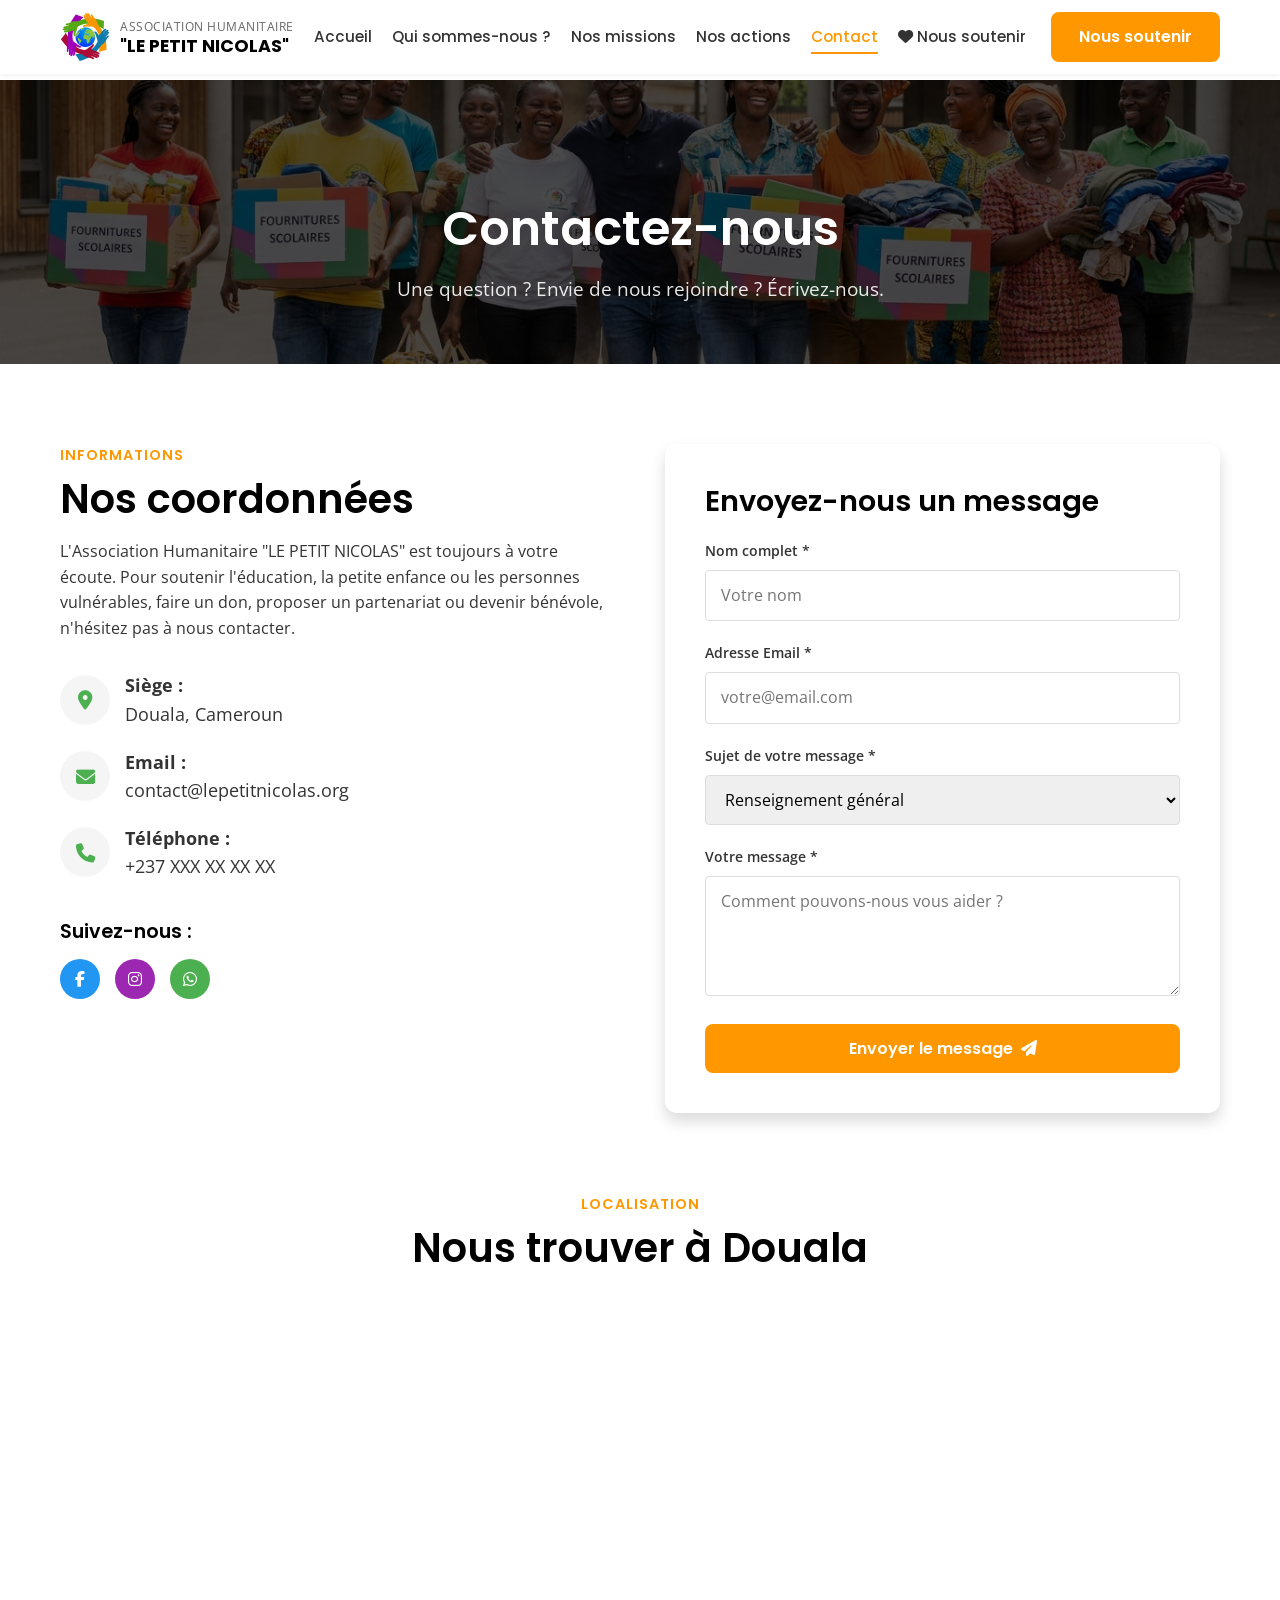
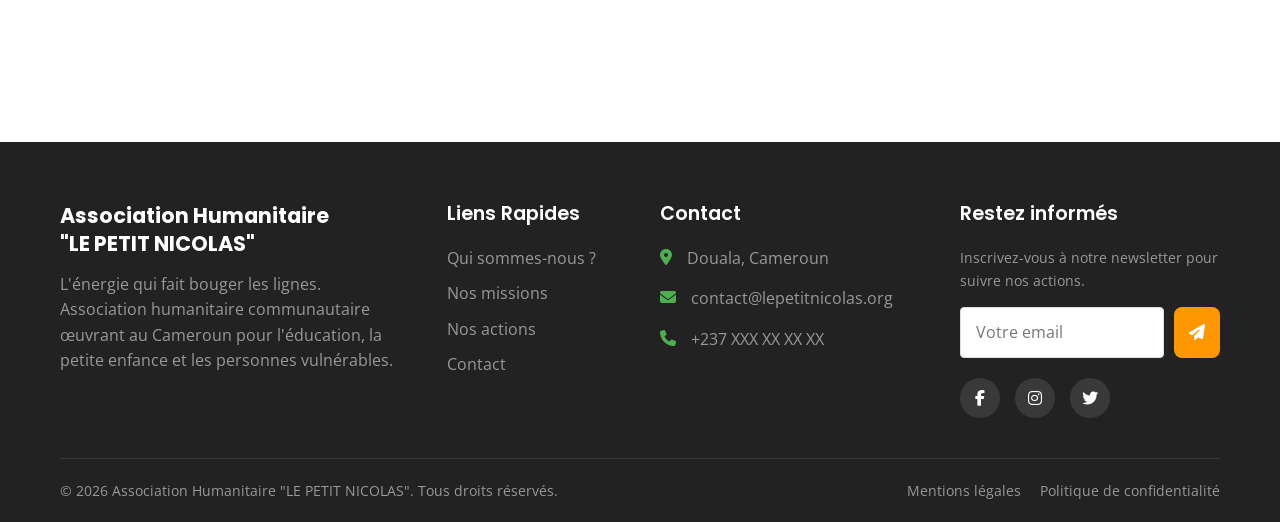
==== contact.html @ 91355912 "Deploy Le Petit Nicolas to GitHub Pages" ====
<!DOCTYPE html>
<html lang="fr">
<head>
    <meta charset="UTF-8">
    <meta name="viewport" content="width=device-width, initial-scale=1.0">
    <title>Association Humanitaire "LE PETIT NICOLAS" - Cameroun</title>
    <meta name="description" content="Association Humanitaire &quot;LE PETIT NICOLAS&quot; au Cameroun. Éducation, la petite enfance, les personnes vulnérables. L'énergie qui fait bouger les lignes.">
    
    <!-- Google Fonts -->
    <link rel="preconnect" href="https://fonts.googleapis.com">
    <link rel="preconnect" href="https://fonts.gstatic.com" crossorigin>
    <link href="https://fonts.googleapis.com/css2?family=Open+Sans:wght@400;600&family=Poppins:wght@500;600;700&display=swap" rel="stylesheet">
    
    <!-- FontAwesome -->
    <link rel="stylesheet" href="https://cdnjs.cloudflare.com/ajax/libs/font-awesome/6.4.0/css/all.min.css">
    
    <!-- CSS unique consolidé -->
    <link rel="stylesheet" href="assets/css/style.css?v=4.0">
    </head>
<body>

    <!-- BARRE DE PROGRESSION DE NAVIGATION -->
    <div id="nav-progress-bar" class="nav-progress-bar"></div>

    <!-- PRELOADER INTRO DU SITE (ANIMATION DU LOGO AU DEMARRAGE) -->
    <div id="site-preloader" class="site-preloader" aria-hidden="true">
        <div class="preloader-inner">
            <div class="preloader-logo-box">
                <img src="assets/images/logo/logo-pn.jpg" alt="Logo Association Le Petit Nicolas" class="preloader-logo-img">
                <div class="energy-glow-ring"></div>
            </div>
            <div class="preloader-text-box">
                <span class="preloader-sub">Association Humanitaire</span>
                <h2 class="preloader-title">"LE PETIT NICOLAS"</h2>
                <div class="preloader-energy-line">
                    <div class="energy-pulse"></div>
                </div>
                <p class="preloader-slogan">"L'énergie qui fait bouger les lignes"</p>
            </div>
        </div>
    </div>

    <!-- TRANSITION DE PAGE SWUP (ANIMATION DU LOGO ENTRE LES PAGES) -->
    <div id="page-transition" class="page-transition" aria-hidden="true">
        <div class="transition-inner">
            <div class="transition-logo-circle">
                <img src="assets/images/logo/logo-pn.jpg" alt="Logo Le Petit Nicolas" class="transition-logo-img">
                <div class="transition-ripple"></div>
            </div>
            <span class="transition-text">L'énergie qui fait bouger les lignes</span>
        </div>
    </div>

    <!-- HEADER -->
    <header class="site-header">
        <div class="container header-container">
            <!-- Logo -->
            <a href="index.html" class="logo-link">
                <img src="assets/images/logo/logo-pn.jpg" alt="Logo Le Petit Nicolas" class="site-logo">
                <div class="logo-text">
                    <span class="logo-subtitle">Association Humanitaire</span>
                    <span class="logo-title">"LE PETIT NICOLAS"</span>
                </div>
            </a>

            <!-- Navigation -->
            <nav class="main-nav">
                <ul class="nav-list">
                    <li><a href="index.html" >Accueil</a></li>
                    <li><a href="qui-sommes-nous.html" >Qui sommes-nous ?</a></li>
                    <li><a href="nos-missions.html" >Nos missions</a></li>
                    <li><a href="nos-actions.html" >Nos actions</a></li>
                    <li><a href="contact.html" class="active">Contact</a></li>
                    <li class="nav-mobile-cta">
                        <a href="nous-soutenir.html" class="btn-mobile-support ">
                            <i class="fa-solid fa-heart"></i> Nous soutenir
                        </a>
                    </li>
                </ul>
                <div class="header-cta">
                    <a href="nous-soutenir.html" class="btn btn-primary">Nous soutenir</a>
                </div>
            </nav>

            <!-- Mobile Toggle -->
            <button class="menu-toggle" aria-label="Menu">
                <i class="fa-solid fa-bars"></i>
            </button>
        </div>
    </header>

<main id="swup" class="transition-fade">
<!-- PAGE HEADER -->
<section class="page-header" style="background: linear-gradient(rgba(0,0,0,0.7), rgba(0,0,0,0.7)), url('assets/images/presentation.jpeg') center/cover; color: white; padding: 120px 0 60px; text-align: center; margin-top: 80px;">
    <div class="container">
        <h1 style="color: white; font-size: clamp(2rem, 4vw, 3rem);">Contactez-nous</h1>
        <p style="font-size: 1.2rem; opacity: 0.9;">Une question ? Envie de nous rejoindre ? Écrivez-nous.</p>
    </div>
</section>

<section class="section-padding" data-reveal>
        <div class="container">
            <div class="presentation-grid" style="align-items: flex-start;">
                
                <!-- COORDONNEES -->
                <div>
                    <span class="section-subtitle">Informations</span>
                    <h2>Nos coordonnées</h2>
                    <p style="margin-bottom: 30px;">L'Association Humanitaire "LE PETIT NICOLAS" est toujours à votre écoute. Pour soutenir l'éducation, la petite enfance ou les personnes vulnérables, faire un don, proposer un partenariat ou devenir bénévole, n'hésitez pas à nous contacter.</p>
                    
                    <ul class="footer-contact" style="list-style: none; padding: 0;">
                        <li style="display:flex; gap:15px; margin-bottom:20px; font-size:1.1rem; align-items:center;">
                            <div style="width:50px; height:50px; background:var(--color-light-gray); border-radius:50%; display:flex; align-items:center; justify-content:center; color:var(--color-green); font-size:1.2rem;">
                                <i class="fa-solid fa-location-dot"></i>
                            </div>
                            <span><strong>Siège :</strong><br> Douala, Cameroun</span>
                        </li>
                        <li style="display:flex; gap:15px; margin-bottom:20px; font-size:1.1rem; align-items:center;">
                            <div style="width:50px; height:50px; background:var(--color-light-gray); border-radius:50%; display:flex; align-items:center; justify-content:center; color:var(--color-orange); font-size:1.2rem;">
                                <i class="fa-solid fa-envelope"></i>
                            </div>
                            <span><strong>Email :</strong><br> contact@lepetitnicolas.org</span>
                        </li>
                        <li style="display:flex; gap:15px; margin-bottom:20px; font-size:1.1rem; align-items:center;">
                            <div style="width:50px; height:50px; background:var(--color-light-gray); border-radius:50%; display:flex; align-items:center; justify-content:center; color:var(--color-blue); font-size:1.2rem;">
                                <i class="fa-solid fa-phone"></i>
                            </div>
                            <span><strong>Téléphone :</strong><br> +237 XXX XX XX XX</span>
                        </li>
                    </ul>

                    <div style="margin-top: 40px;">
                        <h3 style="font-size: 1.2rem;">Suivez-nous :</h3>
                        <div class="social-links" style="margin-top:15px;">
                            <a href="#" style="background:var(--color-blue);"><i class="fa-brands fa-facebook-f"></i></a>
                            <a href="#" style="background:var(--color-purple);"><i class="fa-brands fa-instagram"></i></a>
                            <a href="#" style="background:var(--color-green);"><i class="fa-brands fa-whatsapp"></i></a>
                        </div>
                    </div>
                </div>

                <!-- FORMULAIRE -->
                <div style="background: var(--color-white); padding: 40px; border-radius: var(--radius-lg); box-shadow: var(--shadow-lg);">
                    <h3 style="margin-bottom: 20px;">Envoyez-nous un message</h3>
                    
                    
                    <form action="#" method="POST">
                        <div class="form-group">
                            <label class="form-label">Nom complet *</label>
                            <input type="text" class="form-control" required placeholder="Votre nom">
                        </div>
                        <div class="form-group">
                            <label class="form-label">Adresse Email *</label>
                            <input type="email" class="form-control" required placeholder="votre@email.com">
                        </div>
                        <div class="form-group">
                            <label class="form-label">Sujet de votre message *</label>
                            <select class="form-control" required>
                                <option value="general" selected>Renseignement général</option>
                                <option value="don" >Faire un don</option>
                                <option value="benevolat" >Devenir bénévole</option>
                                <option value="partenariat" >Proposition de partenariat</option>
                            </select>
                        </div>
                        <div class="form-group">
                            <label class="form-label">Votre message *</label>
                            <textarea class="form-control" required placeholder="Comment pouvons-nous vous aider ?"></textarea>
                        </div>
                        <button type="submit" class="btn btn-primary" style="width: 100%;">Envoyer le message <i class="fa-solid fa-paper-plane"></i></button>
                    </form>
                </div>

            </div>
        </div>
    </section>

    <!-- CARTE GOOGLE MAPS -->
    <section style="padding-bottom: 0;">
        <div class="container" style="padding-bottom: 20px;">
            <div class="section-header">
                <span class="section-subtitle">Localisation</span>
                <h2>Nous trouver à Douala</h2>
            </div>
        </div>
        <div style="width:100%; height: 400px; filter: grayscale(10%);">
            <iframe
                src="https://www.google.com/maps/embed?pb=!1m18!1m12!1m3!1d127524.77027774498!2d9.62898!3d4.04833!2m3!1f0!2f0!3f0!3m2!1i1024!2i768!4f13.1!3m3!1m2!1s0x1061128be2e1fe6d%3A0x310893d0cbb13c36!2sDouala%2C%20Cameroun!5e0!3m2!1sfr!2sfr!4v1713880000000!5m2!1sfr!2sfr"
                width="100%"
                height="400"
                style="border:0; display:block;"
                allowfullscreen=""
                loading="lazy"
                referrerpolicy="no-referrer-when-downgrade"
                title="Localisation de l'Association Humanitaire &quot;LE PETIT NICOLAS&quot; à Douala">
            </iframe>
        </div>
    </section>
</main>

    <!-- FOOTER -->
    <footer class="site-footer">
        <div class="container">
            <div class="footer-grid">
                
                <div class="footer-col">
                    <span class="footer-logo-text">Association Humanitaire<br>"LE PETIT NICOLAS"</span>
                    <p>L'énergie qui fait bouger les lignes. Association humanitaire communautaire œuvrant au Cameroun pour l'éducation, la petite enfance et les personnes vulnérables.</p>
                </div>

                <div class="footer-col">
                    <h3>Liens Rapides</h3>
                    <ul class="footer-links">
                        <li><a href="qui-sommes-nous.html">Qui sommes-nous ?</a></li>
                        <li><a href="nos-missions.html">Nos missions</a></li>
                        <li><a href="nos-actions.html">Nos actions</a></li>
                        <li><a href="contact.html">Contact</a></li>
                    </ul>
                </div>

                <div class="footer-col">
                    <h3>Contact</h3>
                    <ul class="footer-contact">
                        <li><i class="fa-solid fa-location-dot"></i> <span>Douala, Cameroun</span></li>
                        <li><i class="fa-solid fa-envelope"></i> <span>contact@lepetitnicolas.org</span></li>
                        <li><i class="fa-solid fa-phone"></i> <span>+237 XXX XX XX XX</span></li>
                    </ul>
                </div>

                <div class="footer-col">
                    <h3>Restez informés</h3>
                    <p style="margin-bottom:15px; font-size:0.9rem;">Inscrivez-vous à notre newsletter pour suivre nos actions.</p>
                    <form class="newsletter-form" action="#" method="POST">
                        <div class="form-group" style="display:flex; gap:10px;">
                            <input type="email" class="form-control" placeholder="Votre email" required style="flex:1;">
                            <button type="submit" class="btn btn-primary" style="padding:10px 15px;"><i class="fa-solid fa-paper-plane"></i></button>
                        </div>
                    </form>
                    <div class="social-links" style="margin-top:20px;">
                        <a href="#" aria-label="Facebook"><i class="fa-brands fa-facebook-f"></i></a>
                        <a href="#" aria-label="Instagram"><i class="fa-brands fa-instagram"></i></a>
                        <a href="#" aria-label="Twitter"><i class="fa-brands fa-twitter"></i></a>
                    </div>
                </div>

            </div>

            <div class="footer-bottom">
                <p>&copy; 2026 Association Humanitaire "LE PETIT NICOLAS". Tous droits réservés.</p>
                <div class="footer-legal">
                    <a href="mentions-legales.html">Mentions légales</a>
                    <a href="politique-confidentialite.html">Politique de confidentialité</a>
                </div>
            </div>
        </div>
    </footer>

    <!-- JavaScript & Bibliothèques Fluides (100% Locales, Zéro dépendance externe) -->
    <script src="assets/js/vendor/lenis.min.js"></script>
    <script src="assets/js/vendor/swup.min.js"></script>
    <script src="assets/js/main.js?v=4.1"></script>
</body>
</html>
---- assets/css/style.css ----
/* ==========================================================================
   STYLE UNIQUE CONSOLIDE - Association Humanitaire Le Petit Nicolas
   (Pas de @import pour compatibilité maximale sur tous navigateurs/serveurs)
   ========================================================================== */

/* --- VARIABLES --- */
:root {
    --color-green: #4CAF50;
    --color-orange: #FF9800;
    --color-orange-dark: #E68900;
    --color-blue: #2196F3;
    --color-purple: #9C27B0;
    --color-red: #F44336;
    --color-white: #FFFFFF;
    --color-light-gray: #F5F5F5;
    --color-border: #DDDDDD;
    --color-gray: #999999;
    --color-text-secondary: #666666;
    --color-text: #333333;
    --color-black: #000000;
    --color-dark-bg: #222222;
    --font-primary: 'Poppins', sans-serif;
    --font-secondary: 'Open Sans', sans-serif;
    --container-max-width: 1200px;
    --container-padding: 20px;
    --shadow-sm: 0 2px 4px rgba(0,0,0,0.05);
    --shadow-md: 0 4px 6px rgba(0,0,0,0.1);
    --shadow-lg: 0 8px 15px rgba(0,0,0,0.15);
    --radius-sm: 4px;
    --radius-md: 8px;
    --radius-lg: 12px;
    --transition-fast: 0.2s ease;
    --transition-normal: 0.3s ease;
    --transition-slow: 0.5s ease;
    --z-header: 1000;
    --z-overlay: 2000;
}

/* --- RESET --- */
*, *::before, *::after { box-sizing: border-box; margin: 0; padding: 0; }
html { font-size: 16px; scroll-behavior: smooth; }
body {
    font-family: 'Open Sans', Arial, sans-serif;
    color: var(--color-text);
    background-color: #fff;
    line-height: 1.6;
    -webkit-font-smoothing: antialiased;
}
h1, h2, h3, h4, h5, h6 {
    font-family: 'Poppins', 'Segoe UI', sans-serif;
    color: var(--color-black);
    font-weight: 600;
    line-height: 1.2;
    margin-bottom: 1rem;
}
h1 { font-size: clamp(1.8rem, 5vw, 3rem); }
h2 { font-size: clamp(1.5rem, 4vw, 2.5rem); }
h3 { font-size: clamp(1.2rem, 3vw, 1.8rem); }
a { text-decoration: none; color: var(--color-blue); -webkit-transition: color var(--transition-fast); transition: color var(--transition-fast); }
a:hover { color: var(--color-orange); }
ul, ol { list-style: none; }
img { display: block; max-width: 100%; height: auto; }
input, button, textarea, select { font: inherit; outline: none; }
button { cursor: pointer; background: none; border: none; }

/* --- UTILITAIRES --- */
.container { width: 100%; max-width: 1200px; margin: 0 auto; padding: 0 20px; }
.text-center { text-align: center; }
.section-padding { padding: 80px 0; }
@media (max-width: 768px) { .section-padding { padding: 50px 0; } }
.bg-light { background-color: #F5F5F5; }
.bg-white { background-color: #fff; }

/* --- BOUTONS --- */
.btn {
    display: -webkit-inline-box;
    display: -ms-inline-flexbox;
    display: inline-flex;
    -webkit-box-align: center;
    -ms-flex-align: center;
    align-items: center;
    -webkit-box-pack: center;
    -ms-flex-pack: center;
    justify-content: center;
    padding: 12px 28px;
    font-family: 'Poppins', sans-serif;
    font-weight: 600;
    font-size: 1rem;
    border-radius: 8px;
    -webkit-transition: all var(--transition-normal);
    transition: all var(--transition-normal);
    text-align: center;
    gap: 8px;
    white-space: nowrap;
}
.btn-primary { background-color: #FF9800; color: #fff; }
.btn-primary:hover { background-color: #E68900; -webkit-transform: translateY(-2px); transform: translateY(-2px); color: #fff; }
.btn-secondary { background-color: transparent; border: 2px solid #4CAF50; color: #4CAF50; }
.btn-secondary:hover { background-color: #4CAF50; color: #fff; -webkit-transform: translateY(-2px); transform: translateY(-2px); }
.btn-tertiary { background-color: #F5F5F5; color: #333; }
.btn-tertiary:hover { background-color: #E0E0E0; }

/* --- CARTES MISSION (ANIMATION & HAUTE FIDÉLITÉ) --- */
.mission-card {
    position: relative;
    overflow: hidden;
    background: #fff;
    border-radius: 16px;
    padding: 35px 28px 30px;
    -webkit-box-shadow: 0 8px 24px rgba(0, 0, 0, 0.06);
    box-shadow: 0 8px 24px rgba(0, 0, 0, 0.06);
    border: 1px solid rgba(0, 0, 0, 0.05);
    height: 100%;
    display: -webkit-box;
    display: -ms-flexbox;
    display: flex;
    -webkit-box-orient: vertical;
    -webkit-box-direction: normal;
    -ms-flex-direction: column;
    flex-direction: column;
    -webkit-transition: -webkit-transform 0.4s cubic-bezier(0.16, 1, 0.3, 1), -webkit-box-shadow 0.4s cubic-bezier(0.16, 1, 0.3, 1), border-color 0.4s ease;
    transition: transform 0.4s cubic-bezier(0.16, 1, 0.3, 1), box-shadow 0.4s cubic-bezier(0.16, 1, 0.3, 1), border-color 0.4s ease;
}

/* Ligne lumineuse en haut de carte */
.card-accent-bar {
    position: absolute;
    top: 0;
    left: 0;
    width: 100%;
    height: 5px;
    -webkit-transition: height 0.3s ease;
    transition: height 0.3s ease;
}
.card-accent-bar.edu { background: -webkit-linear-gradient(left, #4CAF50, #81C784); background: linear-gradient(90deg, #4CAF50, #81C784); }
.card-accent-bar.famine { background: -webkit-linear-gradient(left, #FF9800, #FFB74D); background: linear-gradient(90deg, #FF9800, #FFB74D); }
.card-accent-bar.clothes { background: -webkit-linear-gradient(left, #2196F3, #64B5F6); background: linear-gradient(90deg, #2196F3, #64B5F6); }

.mission-card:hover .card-accent-bar { height: 6px; }

/* Reflet soyeux au survol */
.mission-card::after {
    content: '';
    position: absolute;
    top: 0;
    left: -120%;
    width: 60%;
    height: 100%;
    background: -webkit-linear-gradient(left, transparent, rgba(255, 255, 255, 0.5), transparent);
    background: linear-gradient(90deg, transparent, rgba(255, 255, 255, 0.5), transparent);
    -webkit-transform: skewX(-20deg);
    transform: skewX(-20deg);
    -webkit-transition: left 0.75s cubic-bezier(0.16, 1, 0.3, 1);
    transition: left 0.75s cubic-bezier(0.16, 1, 0.3, 1);
    pointer-events: none;
}
.mission-card:hover::after {
    left: 170%;
}

/* Médaillon icône animé */
.mission-icon-box {
    width: 64px;
    height: 64px;
    border-radius: 14px;
    display: -webkit-inline-box;
    display: -ms-inline-flexbox;
    display: inline-flex;
    -webkit-box-align: center;
    -ms-flex-align: center;
    align-items: center;
    -webkit-box-pack: center;
    -ms-flex-pack: center;
    justify-content: center;
    margin-bottom: 22px;
    font-size: 1.8rem;
    -webkit-transition: -webkit-transform 0.4s cubic-bezier(0.16, 1, 0.3, 1);
    transition: transform 0.4s cubic-bezier(0.16, 1, 0.3, 1);
}
.mission-icon-box.edu { background: rgba(76, 175, 80, 0.12); color: #4CAF50; }
.mission-icon-box.famine { background: rgba(255, 152, 0, 0.12); color: #FF9800; }
.mission-icon-box.clothes { background: rgba(33, 150, 243, 0.12); color: #2196F3; }

.mission-card:hover .mission-icon-box {
    -webkit-transform: scale(1.1) rotate(4deg);
    transform: scale(1.1) rotate(4deg);
}

.mission-title {
    font-size: 1.25rem;
    font-weight: 700;
    margin-bottom: 12px;
    line-height: 1.35;
    color: #111827;
}
.mission-desc {
    color: #555;
    margin-bottom: 24px;
    -webkit-box-flex: 1;
    -ms-flex-positive: 1;
    flex-grow: 1;
    line-height: 1.6;
    font-size: 0.95rem;
}

/* Éléments de survol par mission */
.mission-card.mission-edu:hover {
    border-color: rgba(76, 175, 80, 0.35);
    -webkit-box-shadow: 0 20px 40px -10px rgba(76, 175, 80, 0.25);
    box-shadow: 0 20px 40px -10px rgba(76, 175, 80, 0.25);
    -webkit-transform: translateY(-8px);
    transform: translateY(-8px);
}
.mission-card.mission-famine:hover {
    border-color: rgba(255, 152, 0, 0.35);
    -webkit-box-shadow: 0 20px 40px -10px rgba(255, 152, 0, 0.25);
    box-shadow: 0 20px 40px -10px rgba(255, 152, 0, 0.25);
    -webkit-transform: translateY(-8px);
    transform: translateY(-8px);
}
.mission-card.mission-clothes:hover {
    border-color: rgba(33, 150, 243, 0.35);
    -webkit-box-shadow: 0 20px 40px -10px rgba(33, 150, 243, 0.25);
    box-shadow: 0 20px 40px -10px rgba(33, 150, 243, 0.25);
    -webkit-transform: translateY(-8px);
    transform: translateY(-8px);
}

/* Bouton interne carte */
.btn-card-action {
    border-radius: 8px;
    font-weight: 600;
    font-size: 0.9rem;
    padding: 10px 20px;
    text-align: center;
    -webkit-transition: all 0.3s ease;
    transition: all 0.3s ease;
}

/* --- CARTES ACTIONS SUR LE TERRAIN --- */
.action-card {
    background: #fff;
    border-radius: 16px;
    overflow: hidden;
    -webkit-box-shadow: 0 8px 24px rgba(0, 0, 0, 0.06);
    box-shadow: 0 8px 24px rgba(0, 0, 0, 0.06);
    border: 1px solid rgba(0, 0, 0, 0.05);
    -webkit-transition: -webkit-transform 0.4s cubic-bezier(0.16, 1, 0.3, 1), -webkit-box-shadow 0.4s cubic-bezier(0.16, 1, 0.3, 1);
    transition: transform 0.4s cubic-bezier(0.16, 1, 0.3, 1), box-shadow 0.4s cubic-bezier(0.16, 1, 0.3, 1);
}
.action-card:hover {
    -webkit-transform: translateY(-8px);
    transform: translateY(-8px);
    -webkit-box-shadow: 0 20px 36px rgba(0, 0, 0, 0.12);
    box-shadow: 0 20px 36px rgba(0, 0, 0, 0.12);
}
.action-img-wrapper {
    position: relative;
    overflow: hidden;
    height: 220px;
}
.action-img {
    width: 100%;
    height: 100%;
    object-fit: cover;
    -webkit-transition: -webkit-transform 0.65s cubic-bezier(0.16, 1, 0.3, 1);
    transition: transform 0.65s cubic-bezier(0.16, 1, 0.3, 1);
    display: block;
}
.action-card:hover .action-img {
    -webkit-transform: scale(1.08);
    transform: scale(1.08);
}
.action-badge {
    position: absolute;
    top: 15px;
    right: 15px;
    color: #fff;
    font-size: 0.78rem;
    font-weight: 600;
    padding: 5px 14px;
    border-radius: 20px;
    font-family: 'Poppins', sans-serif;
    letter-spacing: 0.4px;
    -webkit-backdrop-filter: blur(6px);
    backdrop-filter: blur(6px);
    -webkit-box-shadow: 0 4px 12px rgba(0, 0, 0, 0.2);
    box-shadow: 0 4px 12px rgba(0, 0, 0, 0.2);
    z-index: 2;
}
.action-content { padding: 22px; }
.action-meta {
    display: -webkit-box;
    display: -ms-flexbox;
    display: flex;
    gap: 16px;
    color: #888;
    font-size: 0.85rem;
    margin-bottom: 12px;
}
.action-meta span {
    display: -webkit-inline-box;
    display: -ms-inline-flexbox;
    display: inline-flex;
    -webkit-box-align: center;
    -ms-flex-align: center;
    align-items: center;
    gap: 6px;
}
.action-meta i { color: #FF9800; font-size: 0.85rem; }
.action-content h3 { font-size: 1.15rem; font-weight: 700; margin-bottom: 10px; line-height: 1.4; color: #111827; }
.read-more {
    display: -webkit-inline-box;
    display: -ms-inline-flexbox;
    display: inline-flex;
    -webkit-box-align: center;
    -ms-flex-align: center;
    align-items: center;
    gap: 6px;
    font-family: 'Poppins', sans-serif;
    font-weight: 600;
    color: #FF9800;
    margin-top: 15px;
    -webkit-transition: gap 0.25s ease, color 0.25s ease;
    transition: gap 0.25s ease, color 0.25s ease;
}
.read-more i {
    -webkit-transition: -webkit-transform 0.25s ease;
    transition: transform 0.25s ease;
}
.read-more:hover {
    color: #E68900;
    gap: 10px;
}
.read-more:hover i {
    -webkit-transform: translateX(4px);
    transform: translateX(4px);
}

/* Bouton avec flèche animée */
.btn-animated-arrow {
    display: -webkit-inline-box;
    display: -ms-inline-flexbox;
    display: inline-flex;
    -webkit-box-align: center;
    -ms-flex-align: center;
    align-items: center;
    gap: 8px;
    font-weight: 600;
}
.btn-animated-arrow i {
    -webkit-transition: -webkit-transform 0.25s ease;
    transition: transform 0.25s ease;
}
.btn-animated-arrow:hover i {
    -webkit-transform: translateX(5px);
    transform: translateX(5px);
}

/* --- FORMULAIRES --- */
.form-group { margin-bottom: 20px; }
.form-label { display: block; font-size: 0.9rem; font-weight: 600; margin-bottom: 8px; color: #333; }
.form-control { width: 100%; padding: 12px 15px; border: 1px solid #DDD; border-radius: 4px; font-family: 'Open Sans', sans-serif; -webkit-transition: all var(--transition-fast); transition: all var(--transition-fast); }
.form-control:focus { border-color: #2196F3; -webkit-box-shadow: 0 0 0 3px rgba(33,150,243,0.1); box-shadow: 0 0 0 3px rgba(33,150,243,0.1); }
textarea.form-control { resize: vertical; min-height: 120px; }

/* ==========================================================================
   HEADER & NAVIGATION
   ========================================================================== */
.site-header {
    position: fixed;
    top: 0; left: 0;
    width: 100%;
    background-color: #fff;
    -webkit-box-shadow: var(--shadow-sm);
    box-shadow: var(--shadow-sm);
    z-index: 1000;
    -webkit-transition: padding var(--transition-normal), -webkit-box-shadow var(--transition-normal);
    transition: padding var(--transition-normal), box-shadow var(--transition-normal);
    padding: 12px 0;
}
.site-header.scrolled { padding: 8px 0; -webkit-box-shadow: var(--shadow-md); box-shadow: var(--shadow-md); }

.header-container {
    display: -webkit-box;
    display: -ms-flexbox;
    display: flex;
    -webkit-box-pack: justify;
    -ms-flex-pack: justify;
    justify-content: space-between;
    -webkit-box-align: center;
    -ms-flex-align: center;
    align-items: center;
}

.logo-link {
    display: -webkit-box;
    display: -ms-flexbox;
    display: flex;
    -webkit-box-align: center;
    -ms-flex-align: center;
    align-items: center;
    gap: 10px;
    text-decoration: none;
}
.site-logo { height: 50px; width: auto; display: block; }

.logo-text {
    display: -webkit-box;
    display: -ms-flexbox;
    display: flex;
    -webkit-box-orient: vertical;
    -webkit-box-direction: normal;
    -ms-flex-direction: column;
    flex-direction: column;
}
.logo-title { font-family: 'Poppins', sans-serif; font-size: 0.9rem; font-weight: 700; color: #000; line-height: 1.2; }
.logo-subtitle { font-family: 'Open Sans', sans-serif; font-size: 0.6rem; color: #666; text-transform: uppercase; letter-spacing: 0.5px; }
@media (min-width: 768px) {
    .logo-title { font-size: 1.1rem; }
    .logo-subtitle { font-size: 0.75rem; }
}

.main-nav {
    display: -webkit-box;
    display: -ms-flexbox;
    display: flex;
    -webkit-box-align: center;
    -ms-flex-align: center;
    align-items: center;
    gap: 25px;
}

.nav-list {
    display: -webkit-box;
    display: -ms-flexbox;
    display: flex;
    -webkit-box-orient: horizontal;
    -webkit-box-direction: normal;
    -ms-flex-direction: row;
    flex-direction: row;
    gap: 20px;
    list-style: none;
    margin: 0; padding: 0;
}
.nav-list li { display: block; }
.nav-list a {
    color: #333;
    font-family: 'Poppins', sans-serif;
    font-weight: 500;
    font-size: 0.95rem;
    position: relative;
    padding: 5px 0;
    display: block;
    text-decoration: none;
    white-space: nowrap;
}
.nav-list a::after {
    content: '';
    position: absolute;
    bottom: 0; left: 0;
    width: 0; height: 2px;
    background-color: #FF9800;
    -webkit-transition: width var(--transition-fast);
    transition: width var(--transition-fast);
}
.nav-list a:hover::after,
.nav-list a.active::after { width: 100%; }
.nav-list a:hover,
.nav-list a.active { color: #FF9800; }

.header-cta { display: none; }
@media (min-width: 992px) { .header-cta { display: block; } }

/* Bouton "Nous soutenir" mobile (caché sur grand écran) */
.nav-mobile-cta {
    display: none;
}

/* Bouton burger */
.menu-toggle {
    display: none;
    font-size: 1.5rem;
    color: #000;
    background: none;
    border: none;
    cursor: pointer;
    z-index: 2001;
    padding: 5px;
}

/* Menu mobile */
@media (max-width: 991px) {
    .menu-toggle { display: block; }
    .header-cta { display: none !important; }

    .nav-list {
        position: fixed;
        top: 0; right: -100%;
        width: 290px;
        height: 100vh;
        background-color: #fff;
        -webkit-box-orient: vertical;
        -webkit-box-direction: normal;
        -ms-flex-direction: column;
        flex-direction: column;
        padding: 85px 25px 35px;
        -webkit-box-shadow: var(--shadow-lg);
        box-shadow: var(--shadow-lg);
        -webkit-transition: right var(--transition-normal);
        transition: right var(--transition-normal);
        z-index: 2000;
        gap: 8px;
        overflow-y: auto;
    }
    .nav-list.active { right: 0; }
    .nav-list li { width: 100%; }
    .nav-list a { font-size: 1.05rem; padding: 12px 0; border-bottom: 1px solid #F0F0F0; }

    /* Bouton Nous soutenir dans le tiroir mobile */
    .nav-mobile-cta {
        display: block;
        margin-top: 15px;
        padding-top: 10px;
        border-top: 1px dashed #E0E0E0;
    }
    .btn-mobile-support {
        display: -webkit-box !important;
        display: -ms-flexbox !important;
        display: flex !important;
        -webkit-box-align: center;
        -ms-flex-align: center;
        align-items: center;
        -webkit-box-pack: center;
        -ms-flex-pack: center;
        justify-content: center;
        gap: 8px;
        width: 100%;
        padding: 13px 20px !important;
        background: -webkit-linear-gradient(left, #FF9800, #F57C00);
        background: linear-gradient(90deg, #FF9800, #F57C00);
        color: #ffffff !important;
        font-family: 'Poppins', sans-serif;
        font-size: 0.95rem !important;
        font-weight: 700 !important;
        border-radius: 30px;
        border-bottom: none !important;
        text-align: center;
        -webkit-box-shadow: 0 6px 18px rgba(255, 152, 0, 0.38);
        box-shadow: 0 6px 18px rgba(255, 152, 0, 0.38);
        -webkit-transition: -webkit-transform 0.25s ease, -webkit-box-shadow 0.25s ease;
        transition: transform 0.25s ease, box-shadow 0.25s ease;
    }
    .btn-mobile-support::after {
        display: none !important;
    }
    .btn-mobile-support:hover,
    .btn-mobile-support:active {
        -webkit-transform: translateY(-2px);
        transform: translateY(-2px);
        -webkit-box-shadow: 0 8px 24px rgba(255, 152, 0, 0.5);
        box-shadow: 0 8px 24px rgba(255, 152, 0, 0.5);
        color: #ffffff !important;
    }
    .btn-mobile-support i {
        color: #ffffff;
        font-size: 0.95rem;
    }
}

/* ==========================================================================
   HERO (HAUTE FLUIDITÉ, EFFET KEN BURNS & ENTRÉE CINÉMATIQUE LENTE)
   ========================================================================== */
.hero {
    position: relative;
    height: 90vh;
    min-height: 580px;
    max-height: 720px;
    display: -webkit-box;
    display: -ms-flexbox;
    display: flex;
    -webkit-box-align: center;
    -ms-flex-align: center;
    align-items: center;
    -webkit-box-pack: center;
    -ms-flex-pack: center;
    justify-content: center;
    color: #fff;
    margin-top: 74px;
    overflow: hidden;
}

/* Diaporama Ken Burns lent */
.hero-slideshow {
    position: absolute;
    top: 0;
    left: 0;
    width: 100%;
    height: 100%;
    z-index: 1;
}
.hero-slide {
    position: absolute;
    top: 0;
    left: 0;
    width: 100%;
    height: 100%;
    background-size: cover;
    background-position: center;
    opacity: 0;
    -webkit-transform: scale(1.08);
    transform: scale(1.08);
    -webkit-transition: opacity 1.4s ease-in-out, -webkit-transform 7s cubic-bezier(0.25, 1, 0.5, 1);
    transition: opacity 1.4s ease-in-out, transform 7s cubic-bezier(0.25, 1, 0.5, 1);
    will-change: transform, opacity;
}
.hero-slide.active {
    opacity: 1;
    -webkit-transform: scale(1);
    transform: scale(1);
}

.hero-overlay {
    position: absolute;
    top: 0;
    left: 0;
    width: 100%;
    height: 100%;
    background: -webkit-radial-gradient(circle at center, rgba(0, 0, 0, 0.35) 0%, rgba(0, 0, 0, 0.65) 100%);
    background: radial-gradient(circle at center, rgba(0, 0, 0, 0.35) 0%, rgba(0, 0, 0, 0.65) 100%);
    z-index: 2;
}

.hero-content {
    position: relative;
    z-index: 3;
    text-align: center;
    max-width: 860px;
    padding: 0 24px;
}

/* --- ANIMATION LENTE ET CINEMATIQUE DES ELEMENTS DU HERO --- */
.hero-content .hero-title,
.hero-content .hero-pillars,
.hero-content .hero-slogan,
.hero-content .hero-actions,
.hero-scroll-indicator {
    opacity: 0;
    -webkit-transform: translateY(35px);
    transform: translateY(35px);
    -webkit-filter: blur(5px);
    filter: blur(5px);
    -webkit-transition: opacity 1.4s cubic-bezier(0.16, 1, 0.3, 1),
                        -webkit-transform 1.4s cubic-bezier(0.16, 1, 0.3, 1),
                        -webkit-filter 1.4s cubic-bezier(0.16, 1, 0.3, 1);
    transition: opacity 1.4s cubic-bezier(0.16, 1, 0.3, 1),
                transform 1.4s cubic-bezier(0.16, 1, 0.3, 1),
                filter 1.4s cubic-bezier(0.16, 1, 0.3, 1);
    will-change: opacity, transform, filter;
}

/* 1. Titre (apparaît lentement à 0.15s) */
.hero.hero-ready .hero-content .hero-title {
    opacity: 1;
    -webkit-transform: translateY(0);
    transform: translateY(0);
    -webkit-filter: blur(0);
    filter: blur(0);
    -webkit-transition-delay: 0.15s;
    transition-delay: 0.15s;
}

/* 2. Sous-titre / Piliers (apparaît lentement à 0.45s) */
.hero.hero-ready .hero-content .hero-pillars {
    opacity: 1;
    -webkit-transform: translateY(0);
    transform: translateY(0);
    -webkit-filter: blur(0);
    filter: blur(0);
    -webkit-transition-delay: 0.45s;
    transition-delay: 0.45s;
}

/* 3. Slogan (apparaît lentement à 0.8s) */
.hero.hero-ready .hero-content .hero-slogan {
    opacity: 1;
    -webkit-transform: translateY(0);
    transform: translateY(0);
    -webkit-filter: blur(0);
    filter: blur(0);
    -webkit-transition-delay: 0.8s;
    transition-delay: 0.8s;
}

/* 4. Boutons d'action (apparaissent lentement à 1.15s) */
.hero.hero-ready .hero-content .hero-actions {
    opacity: 1;
    -webkit-transform: translateY(0);
    transform: translateY(0);
    -webkit-filter: blur(0);
    filter: blur(0);
    -webkit-transition-delay: 1.15s;
    transition-delay: 1.15s;
}

/* 5. Indicateur souris (apparaît lentement à 1.5s) */
.hero.hero-ready .hero-scroll-indicator {
    opacity: 1;
    -webkit-transform: translateX(-50%) translateY(0);
    transform: translateX(-50%) translateY(0);
    -webkit-filter: blur(0);
    filter: blur(0);
    -webkit-transition-delay: 1.5s;
    transition-delay: 1.5s;
}

/* Typographie Hero */
.hero-title {
    color: #fff;
    font-size: clamp(2.1rem, 5vw, 3.4rem);
    font-weight: 700;
    line-height: 1.2;
    text-shadow: 0 4px 16px rgba(0, 0, 0, 0.6);
    margin-bottom: 20px;
    letter-spacing: -0.5px;
}

.hero-pillars {
    display: -webkit-box;
    display: -ms-flexbox;
    display: flex;
    gap: 12px;
    -webkit-box-pack: center;
    -ms-flex-pack: center;
    justify-content: center;
    -ms-flex-wrap: wrap;
    flex-wrap: wrap;
    margin-bottom: 24px;
}

.pillar-tag {
    background: rgba(255, 255, 255, 0.16);
    -webkit-backdrop-filter: blur(10px);
    backdrop-filter: blur(10px);
    border: 1px solid rgba(255, 255, 255, 0.35);
    color: #ffffff;
    padding: 7px 18px;
    border-radius: 30px;
    font-size: 0.88rem;
    font-weight: 600;
    font-family: 'Poppins', sans-serif;
    letter-spacing: 0.3px;
    display: -webkit-inline-box;
    display: -ms-inline-flexbox;
    display: inline-flex;
    -webkit-box-align: center;
    -ms-flex-align: center;
    align-items: center;
    gap: 8px;
    text-shadow: 0 1px 3px rgba(0, 0, 0, 0.5);
    -webkit-box-shadow: 0 4px 12px rgba(0, 0, 0, 0.15);
    box-shadow: 0 4px 12px rgba(0, 0, 0, 0.15);
    -webkit-transition: -webkit-transform 0.3s ease, background 0.3s ease, border-color 0.3s ease;
    transition: transform 0.3s ease, background 0.3s ease, border-color 0.3s ease;
}
.pillar-tag:hover {
    -webkit-transform: translateY(-2px);
    transform: translateY(-2px);
    background: rgba(255, 255, 255, 0.25);
    border-color: #FF9800;
}
.pillar-tag i { color: #FF9800; font-size: 0.95rem; }

.hero-slogan {
    font-size: clamp(1.15rem, 3.2vw, 1.7rem);
    font-family: 'Poppins', sans-serif;
    font-weight: 600;
    margin-bottom: 35px;
    text-shadow: 0 2px 14px rgba(0, 0, 0, 0.65);
    color: #ffffff;
    position: relative;
    display: inline-block;
}
.hero-slogan::after {
    content: '';
    display: block;
    width: 65px;
    height: 3px;
    background: -webkit-linear-gradient(left, #FF9800, #FFC107);
    background: linear-gradient(90deg, #FF9800, #FFC107);
    margin: 12px auto 0;
    border-radius: 2px;
    -webkit-box-shadow: 0 0 12px rgba(255, 152, 0, 0.7);
    box-shadow: 0 0 12px rgba(255, 152, 0, 0.7);
}

.hero-actions {
    display: -webkit-box;
    display: -ms-flexbox;
    display: flex;
    gap: 16px;
    -webkit-box-pack: center;
    -ms-flex-pack: center;
    justify-content: center;
    -ms-flex-wrap: wrap;
    flex-wrap: wrap;
}

.btn-hero-primary {
    display: -webkit-inline-box;
    display: -ms-inline-flexbox;
    display: inline-flex;
    -webkit-box-align: center;
    -ms-flex-align: center;
    align-items: center;
    gap: 10px;
    padding: 13px 28px;
    font-size: 1rem;
    font-weight: 600;
    border-radius: 30px;
    -webkit-box-shadow: 0 8px 24px rgba(255, 152, 0, 0.35);
    box-shadow: 0 8px 24px rgba(255, 152, 0, 0.35);
    -webkit-transition: -webkit-transform 0.35s cubic-bezier(0.16, 1, 0.3, 1), -webkit-box-shadow 0.35s ease, background-color 0.3s ease;
    transition: transform 0.35s cubic-bezier(0.16, 1, 0.3, 1), box-shadow 0.35s ease, background-color 0.3s ease;
}
.btn-hero-primary:hover {
    -webkit-transform: translateY(-3px) scale(1.03);
    transform: translateY(-3px) scale(1.03);
    -webkit-box-shadow: 0 12px 30px rgba(255, 152, 0, 0.55);
    box-shadow: 0 12px 30px rgba(255, 152, 0, 0.55);
    background-color: #E68900;
}
.btn-hero-primary i {
    -webkit-transition: -webkit-transform 0.25s ease;
    transition: transform 0.25s ease;
}
.btn-hero-primary:hover i {
    -webkit-transform: translateY(3px);
    transform: translateY(3px);
}

.btn-hero-secondary {
    display: -webkit-inline-box;
    display: -ms-inline-flexbox;
    display: inline-flex;
    -webkit-box-align: center;
    -ms-flex-align: center;
    align-items: center;
    padding: 13px 28px;
    font-size: 1rem;
    font-weight: 600;
    border-radius: 30px;
    border: 2px solid rgba(255, 255, 255, 0.85);
    color: #ffffff;
    background: rgba(255, 255, 255, 0.12);
    -webkit-backdrop-filter: blur(8px);
    backdrop-filter: blur(8px);
    -webkit-transition: all 0.35s cubic-bezier(0.16, 1, 0.3, 1);
    transition: all 0.35s cubic-bezier(0.16, 1, 0.3, 1);
}
.btn-hero-secondary:hover {
    background: #ffffff;
    color: #111827 !important;
    border-color: #ffffff;
    -webkit-transform: translateY(-3px) scale(1.03);
    transform: translateY(-3px) scale(1.03);
    -webkit-box-shadow: 0 12px 30px rgba(255, 255, 255, 0.35);
    box-shadow: 0 12px 30px rgba(255, 255, 255, 0.35);
}

/* Indicateur souris en bas du hero */
.hero-scroll-indicator {
    position: absolute;
    bottom: 22px;
    left: 50%;
    -webkit-transform: translateX(-50%) translateY(35px);
    transform: translateX(-50%) translateY(35px);
    z-index: 4;
    display: -webkit-box;
    display: -ms-flexbox;
    display: flex;
    -webkit-box-orient: vertical;
    -webkit-box-direction: normal;
    -ms-flex-direction: column;
    flex-direction: column;
    -webkit-box-align: center;
    -ms-flex-align: center;
    align-items: center;
    gap: 6px;
    text-decoration: none;
    color: rgba(255, 255, 255, 0.85);
    cursor: pointer;
    -webkit-transition: color 0.3s ease;
    transition: color 0.3s ease;
}
.hero-scroll-indicator:hover {
    color: #FF9800;
}
.scroll-mouse {
    width: 22px;
    height: 34px;
    border: 2px solid rgba(255, 255, 255, 0.8);
    border-radius: 12px;
    position: relative;
    display: block;
    -webkit-box-shadow: 0 2px 8px rgba(0, 0, 0, 0.3);
    box-shadow: 0 2px 8px rgba(0, 0, 0, 0.3);
}
.scroll-wheel {
    position: absolute;
    top: 6px;
    left: 50%;
    width: 3px;
    height: 7px;
    background: #FF9800;
    border-radius: 2px;
    -webkit-transform: translateX(-50%);
    transform: translateX(-50%);
    -webkit-animation: scrollWheel 2s cubic-bezier(0.65, 0, 0.35, 1) infinite;
    animation: scrollWheel 2s cubic-bezier(0.65, 0, 0.35, 1) infinite;
}
.scroll-text {
    font-size: 0.72rem;
    font-family: 'Poppins', sans-serif;
    font-weight: 600;
    letter-spacing: 1px;
    text-transform: uppercase;
    display: -webkit-inline-box;
    display: -ms-inline-flexbox;
    display: inline-flex;
    -webkit-box-align: center;
    -ms-flex-align: center;
    align-items: center;
    gap: 4px;
}
.scroll-text i {
    font-size: 0.65rem;
    -webkit-animation: bounceDown 1.8s ease-in-out infinite;
    animation: bounceDown 1.8s ease-in-out infinite;
}

@-webkit-keyframes scrollWheel {
    0% { opacity: 0; -webkit-transform: translateX(-50%) translateY(0); transform: translateX(-50%) translateY(0); }
    30% { opacity: 1; }
    80% { opacity: 0; -webkit-transform: translateX(-50%) translateY(10px); transform: translateX(-50%) translateY(10px); }
    100% { opacity: 0; -webkit-transform: translateX(-50%) translateY(0); transform: translateX(-50%) translateY(0); }
}
@keyframes scrollWheel {
    0% { opacity: 0; transform: translateX(-50%) translateY(0); }
    30% { opacity: 1; }
    80% { opacity: 0; transform: translateX(-50%) translateY(10px); }
    100% { opacity: 0; transform: translateX(-50%) translateY(0); }
}

@-webkit-keyframes bounceDown {
    0%, 100% { -webkit-transform: translateY(0); transform: translateY(0); }
    50% { -webkit-transform: translateY(4px); transform: translateY(4px); }
}
@keyframes bounceDown {
    0%, 100% { transform: translateY(0); }
    50% { transform: translateY(4px); }
}


/* ==========================================================================
   GRILLES & SECTIONS DE CONTENU
   ========================================================================== */
.presentation-grid {
    display: -ms-grid;
    display: grid;
    -ms-grid-columns: 1fr 50px 1fr;
    grid-template-columns: 1fr 1fr;
    gap: 50px;
    -webkit-box-align: center;
    -ms-flex-align: center;
    align-items: center;
}
@media (max-width: 900px) { .presentation-grid { grid-template-columns: 1fr; gap: 35px; } }

.presentation-image-wrapper {
    position: relative;
}
.image-frame-decor {
    position: relative;
    border-radius: 16px;
    overflow: hidden;
    -webkit-box-shadow: 0 20px 45px rgba(0, 0, 0, 0.12);
    box-shadow: 0 20px 45px rgba(0, 0, 0, 0.12);
}
.presentation-img {
    width: 100%;
    display: block;
    border-radius: 16px;
    -webkit-transition: -webkit-transform 0.7s cubic-bezier(0.16, 1, 0.3, 1);
    transition: transform 0.7s cubic-bezier(0.16, 1, 0.3, 1);
}
.presentation-image-wrapper:hover .presentation-img {
    -webkit-transform: scale(1.03);
    transform: scale(1.03);
}

.image-floating-badge {
    position: absolute;
    bottom: 20px;
    left: 20px;
    background: rgba(255, 255, 255, 0.94);
    -webkit-backdrop-filter: blur(10px);
    backdrop-filter: blur(10px);
    padding: 10px 18px;
    border-radius: 30px;
    display: -webkit-inline-box;
    display: -ms-inline-flexbox;
    display: inline-flex;
    -webkit-box-align: center;
    -ms-flex-align: center;
    align-items: center;
    gap: 10px;
    font-family: 'Poppins', sans-serif;
    font-size: 0.85rem;
    font-weight: 600;
    color: #111827;
    -webkit-box-shadow: 0 8px 24px rgba(0, 0, 0, 0.15);
    box-shadow: 0 8px 24px rgba(0, 0, 0, 0.15);
    border: 1px solid rgba(255, 255, 255, 0.5);
}
.image-floating-badge i {
    color: #E53935;
    font-size: 1.1rem;
    -webkit-animation: badgeHeartbeat 2.2s infinite;
    animation: badgeHeartbeat 2.2s infinite;
}

@-webkit-keyframes badgeHeartbeat {
    0%, 100% { -webkit-transform: scale(1); transform: scale(1); }
    15% { -webkit-transform: scale(1.25); transform: scale(1.25); }
    30% { -webkit-transform: scale(1); transform: scale(1); }
    45% { -webkit-transform: scale(1.15); transform: scale(1.15); }
}
@keyframes badgeHeartbeat {
    0%, 100% { transform: scale(1); }
    15% { transform: scale(1.25); }
    30% { transform: scale(1); }
    45% { transform: scale(1.15); }
}

/* Ligne de séparation décorative extensible */
.section-divider {
    width: 0;
    height: 3px;
    background: -webkit-linear-gradient(left, #FF9800, #FFC107);
    background: linear-gradient(90deg, #FF9800, #FFC107);
    margin: 14px 0 24px;
    border-radius: 3px;
    -webkit-transition: width 0.9s cubic-bezier(0.16, 1, 0.3, 1) 0.25s;
    transition: width 0.9s cubic-bezier(0.16, 1, 0.3, 1) 0.25s;
}
.section-divider.center {
    margin-left: auto;
    margin-right: auto;
}
.section-divider.orange {
    background: -webkit-linear-gradient(left, #FF9800, #FFB74D);
    background: linear-gradient(90deg, #FF9800, #FFB74D);
}
.section-divider.white {
    background: -webkit-linear-gradient(left, rgba(255, 255, 255, 0.9), rgba(255, 255, 255, 0.4));
    background: linear-gradient(90deg, rgba(255, 255, 255, 0.9), rgba(255, 255, 255, 0.4));
}
.revealed .section-divider,
[data-reveal].revealed .section-divider {
    width: 65px;
}

.section-header { text-align: center; margin-bottom: 50px; max-width: 720px; margin-left: auto; margin-right: auto; }
.section-subtitle { color: #FF9800; font-family: 'Poppins', sans-serif; font-weight: 600; text-transform: uppercase; letter-spacing: 1px; font-size: 0.9rem; display: block; margin-bottom: 8px; }

.missions-grid { display: -ms-grid; display: grid; grid-template-columns: repeat(3, 1fr); gap: 30px; }
@media (max-width: 991px) { .missions-grid { grid-template-columns: repeat(2, 1fr); } }
@media (max-width: 600px) { .missions-grid { grid-template-columns: 1fr; } }

.actions-grid { display: -ms-grid; display: grid; grid-template-columns: repeat(3, 1fr); gap: 30px; }
@media (max-width: 991px) { .actions-grid { grid-template-columns: repeat(2, 1fr); } }
@media (max-width: 600px) { .actions-grid { grid-template-columns: 1fr; } }

/* ==========================================================================
   CTA SECTION (GRADIENT VIBRANT & HEARTBEAT DONATION)
   ========================================================================== */
.cta-section {
    position: relative;
    overflow: hidden;
    background: -webkit-linear-gradient(135deg, #FF9800 0%, #F57C00 45%, #E65100 100%);
    background: linear-gradient(135deg, #FF9800 0%, #F57C00 45%, #E65100 100%);
    color: #fff;
    text-align: center;
    padding: 85px 0;
}
.cta-mesh-glow {
    position: absolute;
    top: -50%;
    left: -20%;
    width: 140%;
    height: 200%;
    background: -webkit-radial-gradient(circle, rgba(255, 255, 255, 0.15) 0%, transparent 60%);
    background: radial-gradient(circle, rgba(255, 255, 255, 0.15) 0%, transparent 60%);
    pointer-events: none;
    -webkit-animation: ctaMeshPulse 6s ease-in-out infinite alternate;
    animation: ctaMeshPulse 6s ease-in-out infinite alternate;
}
@-webkit-keyframes ctaMeshPulse {
    0% { -webkit-transform: scale(0.9) translateY(0); transform: scale(0.9) translateY(0); }
    100% { -webkit-transform: scale(1.1) translateY(15px); transform: scale(1.1) translateY(15px); }
}
@keyframes ctaMeshPulse {
    0% { transform: scale(0.9) translateY(0); }
    100% { transform: scale(1.1) translateY(15px); }
}

.cta-section h2 { color: #fff; font-weight: 700; }
.cta-pill {
    background: rgba(255, 255, 255, 0.22);
    -webkit-backdrop-filter: blur(8px);
    backdrop-filter: blur(8px);
    border: 1px solid rgba(255, 255, 255, 0.4);
    padding: 6px 18px;
    border-radius: 30px;
    font-size: 0.85rem;
    font-weight: 600;
    font-family: 'Poppins', sans-serif;
    letter-spacing: 0.8px;
    text-transform: uppercase;
    display: inline-block;
    margin-bottom: 16px;
}

.cta-actions {
    display: -webkit-box;
    display: -ms-flexbox;
    display: flex;
    gap: 16px;
    -webkit-box-pack: center;
    -ms-flex-pack: center;
    justify-content: center;
    -ms-flex-wrap: wrap;
    flex-wrap: wrap;
}

/* Bouton don palpitant */
.btn-cta-primary {
    background: #ffffff;
    color: #FF9800 !important;
    font-weight: 700;
    padding: 14px 34px;
    font-size: 1.05rem;
    border-radius: 30px;
    border: none;
    display: -webkit-inline-box;
    display: -ms-inline-flexbox;
    display: inline-flex;
    -webkit-box-align: center;
    -ms-flex-align: center;
    align-items: center;
    -webkit-box-shadow: 0 10px 25px rgba(0, 0, 0, 0.15);
    box-shadow: 0 10px 25px rgba(0, 0, 0, 0.15);
    -webkit-animation: ctaHeartbeat 2.4s infinite;
    animation: ctaHeartbeat 2.4s infinite;
    -webkit-transition: -webkit-transform 0.3s ease, -webkit-box-shadow 0.3s ease;
    transition: transform 0.3s ease, box-shadow 0.3s ease;
}
.btn-cta-primary:hover {
    -webkit-transform: translateY(-3px) scale(1.03);
    transform: translateY(-3px) scale(1.03);
    -webkit-box-shadow: 0 15px 35px rgba(0, 0, 0, 0.25);
    box-shadow: 0 15px 35px rgba(0, 0, 0, 0.25);
    background: #ffffff;
}

@-webkit-keyframes ctaHeartbeat {
    0% { -webkit-box-shadow: 0 0 0 0 rgba(255, 255, 255, 0.7); box-shadow: 0 0 0 0 rgba(255, 255, 255, 0.7); }
    70% { -webkit-box-shadow: 0 0 0 16px rgba(255, 255, 255, 0); box-shadow: 0 0 0 16px rgba(255, 255, 255, 0); }
    100% { -webkit-box-shadow: 0 0 0 0 rgba(255, 255, 255, 0); box-shadow: 0 0 0 0 rgba(255, 255, 255, 0); }
}
@keyframes ctaHeartbeat {
    0% { box-shadow: 0 0 0 0 rgba(255, 255, 255, 0.7); }
    70% { box-shadow: 0 0 0 16px rgba(255, 255, 255, 0); }
    100% { box-shadow: 0 0 0 0 rgba(255, 255, 255, 0); }
}

.btn-cta-secondary {
    background: rgba(255, 255, 255, 0.1);
    border: 2px solid #ffffff;
    color: #ffffff !important;
    font-weight: 600;
    padding: 12px 30px;
    font-size: 1.05rem;
    border-radius: 30px;
    -webkit-backdrop-filter: blur(8px);
    backdrop-filter: blur(8px);
    display: -webkit-inline-box;
    display: -ms-inline-flexbox;
    display: inline-flex;
    -webkit-box-align: center;
    -ms-flex-align: center;
    align-items: center;
    -webkit-transition: all 0.35s ease;
    transition: all 0.35s ease;
}
.btn-cta-secondary:hover {
    background: #ffffff;
    color: #111827 !important;
    -webkit-transform: translateY(-3px);
    transform: translateY(-3px);
    -webkit-box-shadow: 0 10px 25px rgba(255, 255, 255, 0.25);
    box-shadow: 0 10px 25px rgba(255, 255, 255, 0.25);
}

/* ==========================================================================
   FOOTER
   ========================================================================== */
.site-footer { background-color: #222; color: #999; padding: 60px 0 20px; }
.footer-grid { display: -ms-grid; display: grid; grid-template-columns: 2fr 1fr 1.5fr 1.5fr; gap: 40px; margin-bottom: 40px; }
@media (max-width: 991px) { .footer-grid { grid-template-columns: 1fr 1fr; } }
@media (max-width: 600px) { .footer-grid { grid-template-columns: 1fr; } }
.footer-col h3 { color: #fff; font-size: 1.2rem; margin-bottom: 20px; }
.footer-logo-text { font-family: 'Poppins', sans-serif; font-size: 1.3rem; font-weight: 700; color: #fff; display: block; margin-bottom: 15px; line-height: 1.3; }
.footer-links li { margin-bottom: 10px; }
.footer-links a { color: #999; }
.footer-links a:hover { color: #FF9800; padding-left: 5px; }
.footer-contact li { display: -webkit-box; display: -ms-flexbox; display: flex; gap: 15px; margin-bottom: 15px; -webkit-box-align: flex-start; -ms-flex-align: flex-start; align-items: flex-start; }
.footer-contact i { color: #4CAF50; margin-top: 3px; }
.social-links { display: -webkit-box; display: -ms-flexbox; display: flex; gap: 15px; -ms-flex-wrap: wrap; flex-wrap: wrap; }
.social-links a { display: -webkit-box; display: -ms-flexbox; display: flex; -webkit-box-align: center; -ms-flex-align: center; align-items: center; -webkit-box-pack: center; -ms-flex-pack: center; justify-content: center; width: 40px; height: 40px; background: rgba(255,255,255,0.1); color: #fff; border-radius: 50%; -webkit-transition: all var(--transition-fast); transition: all var(--transition-fast); }
.social-links a:hover { background: #FF9800; -webkit-transform: translateY(-3px); transform: translateY(-3px); }
.footer-bottom { border-top: 1px solid rgba(255,255,255,0.1); padding-top: 20px; display: -webkit-box; display: -ms-flexbox; display: flex; -webkit-box-pack: justify; -ms-flex-pack: justify; justify-content: space-between; -webkit-box-align: center; -ms-flex-align: center; align-items: center; -ms-flex-wrap: wrap; flex-wrap: wrap; font-size: 0.9rem; gap: 10px; }
.footer-legal a { margin-left: 15px; color: #999; }
.footer-legal a:hover { color: #fff; }

/* ==========================================================================
   SECTION EQUIPE
   ========================================================================== */
.team-grid { display: -ms-grid; display: grid; grid-template-columns: repeat(4, 1fr); gap: 30px; }
@media (max-width: 1100px) { .team-grid { grid-template-columns: repeat(2, 1fr); } }
@media (max-width: 600px) { .team-grid { grid-template-columns: 1fr; } }
.team-card { background: #fff; border-radius: 12px; overflow: hidden; -webkit-box-shadow: var(--shadow-md); box-shadow: var(--shadow-md); text-align: center; -webkit-transition: -webkit-transform var(--transition-normal), -webkit-box-shadow var(--transition-normal); transition: transform var(--transition-normal), box-shadow var(--transition-normal); }
.team-card:hover { -webkit-transform: translateY(-6px); transform: translateY(-6px); -webkit-box-shadow: var(--shadow-lg); box-shadow: var(--shadow-lg); }
.team-photo-wrapper { position: relative; overflow: hidden; height: 220px; }
.team-photo { width: 100%; height: 100%; object-fit: cover; object-position: top; -webkit-transition: -webkit-transform var(--transition-slow); transition: transform var(--transition-slow); display: block; }
.team-card:hover .team-photo { -webkit-transform: scale(1.05); transform: scale(1.05); }
.team-body { padding: 20px; }
.team-name { font-family: 'Poppins', sans-serif; font-size: 1.1rem; font-weight: 700; color: #000; margin-bottom: 4px; }
.team-role { font-size: 0.85rem; font-weight: 600; font-family: 'Poppins', sans-serif; text-transform: uppercase; letter-spacing: 0.5px; color: #FF9800; margin-bottom: 12px; display: block; }
.team-desc { font-size: 0.9rem; color: #666; line-height: 1.5; }


/* ==========================================================================
   ANIMATIONS & EFFETS FLUIDES - LE PETIT NICOLAS
   ========================================================================== */

/* --- BARRE DE PROGRESSION SUPERIEURE --- */
.nav-progress-bar {
    position: fixed;
    top: 0;
    left: 0;
    height: 3px;
    width: 0%;
    background: -webkit-linear-gradient(left, #FF9800, #4CAF50);
    background: linear-gradient(90deg, #FF9800, #4CAF50);
    z-index: 99999;
    -webkit-transition: width 0.3s ease, opacity 0.3s ease;
    transition: width 0.3s ease, opacity 0.3s ease;
    opacity: 0;
}
.nav-progress-bar.active { opacity: 1; }

/* --- SPLASH PRELOADER D'ACCUEIL --- */
.site-preloader {
    position: fixed;
    top: 0;
    left: 0;
    width: 100%;
    height: 100vh;
    background: #111111;
    color: #ffffff;
    z-index: 99998;
    display: -webkit-box;
    display: -ms-flexbox;
    display: flex;
    -webkit-box-align: center;
    -ms-flex-align: center;
    align-items: center;
    -webkit-box-pack: center;
    -ms-flex-pack: center;
    justify-content: center;
    -webkit-transition: -webkit-transform 0.8s cubic-bezier(0.77, 0, 0.175, 1), opacity 0.8s ease;
    transition: transform 0.8s cubic-bezier(0.77, 0, 0.175, 1), opacity 0.8s ease;
    will-change: transform, opacity;
}
.site-preloader.preloader-hidden {
    -webkit-transform: translateY(-100%);
    transform: translateY(-100%);
    opacity: 0;
    pointer-events: none;
}
.preloader-inner {
    text-align: center;
    padding: 30px;
    max-width: 500px;
}
.preloader-logo-box {
    position: relative;
    width: 130px;
    height: 130px;
    margin: 0 auto 25px;
    display: -webkit-box;
    display: -ms-flexbox;
    display: flex;
    -webkit-box-align: center;
    -ms-flex-align: center;
    align-items: center;
    -webkit-box-pack: center;
    -ms-flex-pack: center;
    justify-content: center;
}
.preloader-logo-img {
    width: 110px;
    height: 110px;
    border-radius: 50%;
    object-fit: cover;
    box-shadow: 0 0 30px rgba(255, 152, 0, 0.4);
    -webkit-animation: preloaderHeartbeat 2s infinite ease-in-out;
    animation: preloaderHeartbeat 2s infinite ease-in-out;
    border: 3px solid rgba(255, 255, 255, 0.2);
}
.energy-glow-ring {
    position: absolute;
    top: 0;
    left: 0;
    width: 100%;
    height: 100%;
    border-radius: 50%;
    border: 2px solid #FF9800;
    -webkit-animation: energyPulseRing 2s infinite cubic-bezier(0.215, 0.61, 0.355, 1);
    animation: energyPulseRing 2s infinite cubic-bezier(0.215, 0.61, 0.355, 1);
}
@-webkit-keyframes preloaderHeartbeat {
    0%, 100% { -webkit-transform: scale(1); box-shadow: 0 0 25px rgba(255, 152, 0, 0.3); }
    50% { -webkit-transform: scale(1.06); box-shadow: 0 0 45px rgba(255, 152, 0, 0.7); }
}
@keyframes preloaderHeartbeat {
    0%, 100% { transform: scale(1); box-shadow: 0 0 25px rgba(255, 152, 0, 0.3); }
    50% { transform: scale(1.06); box-shadow: 0 0 45px rgba(255, 152, 0, 0.7); }
}
@-webkit-keyframes energyPulseRing {
    0% { -webkit-transform: scale(0.85); opacity: 0.8; }
    50% { -webkit-transform: scale(1.2); opacity: 0.2; }
    100% { -webkit-transform: scale(1.35); opacity: 0; }
}
@keyframes energyPulseRing {
    0% { transform: scale(0.85); opacity: 0.8; }
    50% { transform: scale(1.2); opacity: 0.2; }
    100% { transform: scale(1.35); opacity: 0; }
}
.preloader-sub {
    font-size: 0.85rem;
    font-weight: 600;
    text-transform: uppercase;
    letter-spacing: 2px;
    color: #FF9800;
    display: block;
    margin-bottom: 6px;
    font-family: var(--font-primary);
}
.preloader-title {
    font-size: 1.8rem;
    color: #ffffff;
    font-family: var(--font-primary);
    font-weight: 700;
    margin-bottom: 15px;
    letter-spacing: 0.5px;
}
.preloader-energy-line {
    width: 140px;
    height: 3px;
    background: rgba(255, 255, 255, 0.15);
    margin: 0 auto 15px;
    position: relative;
    overflow: hidden;
    border-radius: 2px;
}
.preloader-energy-line .energy-pulse {
    position: absolute;
    top: 0;
    left: -100%;
    width: 100%;
    height: 100%;
    background: -webkit-linear-gradient(left, transparent, #FF9800, #4CAF50, transparent);
    background: linear-gradient(90deg, transparent, #FF9800, #4CAF50, transparent);
    -webkit-animation: energyLineSweep 1.5s infinite ease-in-out;
    animation: energyLineSweep 1.5s infinite ease-in-out;
}
@-webkit-keyframes energyLineSweep {
    0% { left: -100%; }
    100% { left: 100%; }
}
@keyframes energyLineSweep {
    0% { left: -100%; }
    100% { left: 100%; }
}
.preloader-slogan {
    font-size: 1.05rem;
    color: rgba(255, 255, 255, 0.85);
    font-family: var(--font-secondary);
    font-style: italic;
}

/* --- TRANSITION DE PAGE SWUP (RIDEAU AVEC LOGO) --- */
.page-transition {
    position: fixed;
    top: 0;
    left: 0;
    width: 100%;
    height: 100vh;
    background: rgba(18, 18, 18, 0.95);
    -webkit-backdrop-filter: blur(12px);
    backdrop-filter: blur(12px);
    z-index: 99990;
    display: -webkit-box;
    display: -ms-flexbox;
    display: flex;
    -webkit-box-align: center;
    -ms-flex-align: center;
    align-items: center;
    -webkit-box-pack: center;
    -ms-flex-pack: center;
    justify-content: center;
    opacity: 0;
    pointer-events: none;
    -webkit-transition: opacity 0.3s ease;
    transition: opacity 0.3s ease;
}
.page-transition.is-active {
    opacity: 1;
    pointer-events: all;
}
.transition-inner {
    text-align: center;
    -webkit-transform: scale(0.9);
    transform: scale(0.9);
    -webkit-transition: -webkit-transform 0.3s ease;
    transition: transform 0.3s ease;
}
.page-transition.is-active .transition-inner {
    -webkit-transform: scale(1);
    transform: scale(1);
}
.transition-logo-circle {
    position: relative;
    width: 90px;
    height: 90px;
    margin: 0 auto 15px;
}
.transition-logo-img {
    width: 80px;
    height: 80px;
    border-radius: 50%;
    object-fit: cover;
    border: 2px solid #FF9800;
    -webkit-animation: transitionPulse 1.2s infinite ease-in-out;
    animation: transitionPulse 1.2s infinite ease-in-out;
}
.transition-ripple {
    position: absolute;
    top: -5px;
    left: -5px;
    right: -5px;
    bottom: -5px;
    border-radius: 50%;
    border: 2px solid #4CAF50;
    -webkit-animation: energyPulseRing 1.4s infinite ease-out;
    animation: energyPulseRing 1.4s infinite ease-out;
}
@-webkit-keyframes transitionPulse {
    0%, 100% { -webkit-transform: scale(1); box-shadow: 0 0 15px rgba(255, 152, 0, 0.3); }
    50% { -webkit-transform: scale(1.1); box-shadow: 0 0 30px rgba(255, 152, 0, 0.8); }
}
@keyframes transitionPulse {
    0%, 100% { transform: scale(1); box-shadow: 0 0 15px rgba(255, 152, 0, 0.3); }
    50% { transform: scale(1.1); box-shadow: 0 0 30px rgba(255, 152, 0, 0.8); }
}
.transition-text {
    font-family: var(--font-primary);
    font-size: 0.9rem;
    font-weight: 600;
    color: #ffffff;
    letter-spacing: 1px;
    text-transform: uppercase;
}

/* --- SWUP ANIMATION CONTENEUR --- */
.transition-fade {
    -webkit-transition: opacity 0.35s ease, -webkit-transform 0.35s cubic-bezier(0.16, 1, 0.3, 1);
    transition: opacity 0.35s ease, transform 0.35s cubic-bezier(0.16, 1, 0.3, 1);
    -webkit-transform: translateY(0);
    transform: translateY(0);
    opacity: 1;
}
html.is-animating .transition-fade {
    opacity: 0;
    -webkit-transform: translateY(15px);
    transform: translateY(15px);
}

/* --- EFFET 3D TILT SUR LES CARTES --- */
[data-tilt] {
    transform-style: preserve-3d;
    perspective: 1000px;
    -webkit-transition: -webkit-transform 0.15s ease-out, -webkit-box-shadow 0.25s ease;
    transition: transform 0.15s ease-out, box-shadow 0.25s ease;
    will-change: transform;
}
[data-tilt]:hover {
    -webkit-box-shadow: 0 15px 35px rgba(0, 0, 0, 0.12) !important;
    box-shadow: 0 15px 35px rgba(0, 0, 0, 0.12) !important;
}

/* --- SECTION STATISTIQUES & IMPACT (HAUTE FIDELITE & AMBIENT GLOW) --- */
.stats-section {
    background: #0f172a;
    background: -webkit-radial-gradient(circle at 50% 30%, #1e293b 0%, #0b1120 100%);
    background: radial-gradient(circle at 50% 30%, #1e293b 0%, #0b1120 100%);
    color: #ffffff;
    position: relative;
    overflow: hidden;
    padding: 85px 0;
}

/* Lueur d'ambiance animée */
.stats-ambient-glow {
    position: absolute;
    top: -20%;
    left: 20%;
    width: 60%;
    height: 140%;
    background: -webkit-radial-gradient(circle, rgba(255, 152, 0, 0.12) 0%, transparent 70%);
    background: radial-gradient(circle, rgba(255, 152, 0, 0.12) 0%, transparent 70%);
    pointer-events: none;
    -webkit-animation: ambientPulse 8s ease-in-out infinite alternate;
    animation: ambientPulse 8s ease-in-out infinite alternate;
}
@-webkit-keyframes ambientPulse {
    0% { -webkit-transform: scale(0.9) translate(0, 0); transform: scale(0.9) translate(0, 0); opacity: 0.7; }
    50% { -webkit-transform: scale(1.15) translate(-30px, 20px); transform: scale(1.15) translate(-30px, 20px); opacity: 1; }
    100% { -webkit-transform: scale(1.05) translate(30px, -20px); transform: scale(1.05) translate(30px, -20px); opacity: 0.8; }
}
@keyframes ambientPulse {
    0% { transform: scale(0.9) translate(0, 0); opacity: 0.7; }
    50% { transform: scale(1.15) translate(-30px, 20px); opacity: 1; }
    100% { transform: scale(1.05) translate(30px, -20px); opacity: 0.8; }
}

.stats-grid {
    display: -ms-grid;
    display: grid;
    grid-template-columns: repeat(4, 1fr);
    gap: 30px;
}
@media (max-width: 991px) {
    .stats-grid { grid-template-columns: repeat(2, 1fr); }
}
@media (max-width: 600px) {
    .stats-grid { grid-template-columns: 1fr; }
}

.stat-card {
    background: rgba(255, 255, 255, 0.04);
    border: 1px solid rgba(255, 255, 255, 0.1);
    -webkit-backdrop-filter: blur(14px);
    backdrop-filter: blur(14px);
    border-radius: 16px;
    padding: 38px 24px;
    text-align: center;
    position: relative;
    overflow: hidden;
    -webkit-transition: -webkit-transform 0.4s cubic-bezier(0.16, 1, 0.3, 1), border-color 0.4s ease, -webkit-box-shadow 0.4s ease, background 0.4s ease;
    transition: transform 0.4s cubic-bezier(0.16, 1, 0.3, 1), border-color 0.4s ease, box-shadow 0.4s ease, background 0.4s ease;
}
.stat-card:hover {
    background: rgba(255, 255, 255, 0.07);
    border-color: rgba(255, 152, 0, 0.5);
    -webkit-transform: translateY(-8px);
    transform: translateY(-8px);
    -webkit-box-shadow: 0 20px 40px rgba(0, 0, 0, 0.4), 0 0 25px rgba(255, 152, 0, 0.2);
    box-shadow: 0 20px 40px rgba(0, 0, 0, 0.4), 0 0 25px rgba(255, 152, 0, 0.2);
}

.stat-icon-wrapper {
    position: relative;
    width: 64px;
    height: 64px;
    margin: 0 auto 18px;
    display: -webkit-box;
    display: -ms-flexbox;
    display: flex;
    -webkit-box-align: center;
    -ms-flex-align: center;
    align-items: center;
    -webkit-box-pack: center;
    -ms-flex-pack: center;
    justify-content: center;
    border-radius: 50%;
    background: rgba(255, 255, 255, 0.06);
    border: 1px solid rgba(255, 255, 255, 0.12);
}
.stat-icon {
    font-size: 2rem;
    position: relative;
    z-index: 2;
    -webkit-transition: -webkit-transform 0.3s ease;
    transition: transform 0.3s ease;
}
.stat-card:hover .stat-icon {
    -webkit-transform: scale(1.15);
    transform: scale(1.15);
}

.stat-halo {
    position: absolute;
    top: -4px;
    left: -4px;
    right: -4px;
    bottom: -4px;
    border-radius: 50%;
    border: 1px dashed rgba(255, 255, 255, 0.3);
    -webkit-animation: haloRotate 16s linear infinite;
    animation: haloRotate 16s linear infinite;
    pointer-events: none;
}
@-webkit-keyframes haloRotate {
    0% { -webkit-transform: rotate(0deg); transform: rotate(0deg); }
    100% { -webkit-transform: rotate(360deg); transform: rotate(360deg); }
}
@keyframes haloRotate {
    0% { transform: rotate(0deg); }
    100% { transform: rotate(360deg); }
}

.stat-number {
    font-size: clamp(2.3rem, 4.2vw, 3.2rem);
    font-family: 'Poppins', sans-serif;
    font-weight: 700;
    color: #ffffff;
    line-height: 1.1;
    margin-bottom: 10px;
    letter-spacing: -0.5px;
}
.stat-label {
    font-size: 0.95rem;
    color: rgba(255, 255, 255, 0.8);
    line-height: 1.5;
}

/* --- SYSTEME SCROLL REVEAL AVANCE (DIRECTIONS & STAGGER) --- */
[data-reveal] {
    opacity: 0;
    -webkit-transform: translateY(35px);
    transform: translateY(35px);
    -webkit-transition: opacity 0.9s cubic-bezier(0.16, 1, 0.3, 1),
                        -webkit-transform 0.9s cubic-bezier(0.16, 1, 0.3, 1);
    transition: opacity 0.9s cubic-bezier(0.16, 1, 0.3, 1),
                transform 0.9s cubic-bezier(0.16, 1, 0.3, 1);
    will-change: opacity, transform;
}

[data-reveal="fade-up"] {
    -webkit-transform: translateY(40px);
    transform: translateY(40px);
}
[data-reveal="fade-left"] {
    -webkit-transform: translateX(45px);
    transform: translateX(45px);
}
[data-reveal="fade-right"] {
    -webkit-transform: translateX(-45px);
    transform: translateX(-45px);
}
[data-reveal="zoom-in"] {
    -webkit-transform: scale(0.92);
    transform: scale(0.92);
}

[data-reveal].revealed {
    opacity: 1;
    -webkit-transform: translate(0) scale(1);
    transform: translate(0) scale(1);
}

/* Cascadage progressif des cartes (Stagger) */
.reveal-stagger > * {
    opacity: 0;
    -webkit-transform: translateY(30px);
    transform: translateY(30px);
    -webkit-transition: opacity 0.85s cubic-bezier(0.16, 1, 0.3, 1),
                        -webkit-transform 0.85s cubic-bezier(0.16, 1, 0.3, 1);
    transition: opacity 0.85s cubic-bezier(0.16, 1, 0.3, 1),
                transform 0.85s cubic-bezier(0.16, 1, 0.3, 1);
}

.revealed .reveal-stagger > *:nth-child(1),
.reveal-stagger.revealed > *:nth-child(1) {
    -webkit-transition-delay: 0.1s;
    transition-delay: 0.1s;
    opacity: 1;
    -webkit-transform: translateY(0);
    transform: translateY(0);
}
.revealed .reveal-stagger > *:nth-child(2),
.reveal-stagger.revealed > *:nth-child(2) {
    -webkit-transition-delay: 0.25s;
    transition-delay: 0.25s;
    opacity: 1;
    -webkit-transform: translateY(0);
    transform: translateY(0);
}
.revealed .reveal-stagger > *:nth-child(3),
.reveal-stagger.revealed > *:nth-child(3) {
    -webkit-transition-delay: 0.4s;
    transition-delay: 0.4s;
    opacity: 1;
    -webkit-transform: translateY(0);
    transform: translateY(0);
}
.revealed .reveal-stagger > *:nth-child(4),
.reveal-stagger.revealed > *:nth-child(4) {
    -webkit-transition-delay: 0.55s;
    transition-delay: 0.55s;
    opacity: 1;
    -webkit-transform: translateY(0);
    transform: translateY(0);
}

/* --- BOUTONS MAGNETIQUES & EFFET GLOW --- */
.btn-primary {
    position: relative;
    overflow: hidden;
}
.btn-primary::before {
    content: '';
    position: absolute;
    top: -50%;
    left: -50%;
    width: 200%;
    height: 200%;
    background: -webkit-radial-gradient(circle, rgba(255, 255, 255, 0.3) 0%, transparent 60%);
    background: radial-gradient(circle, rgba(255, 255, 255, 0.3) 0%, transparent 60%);
    opacity: 0;
    -webkit-transition: opacity 0.3s ease;
    transition: opacity 0.3s ease;
    pointer-events: none;
}
.btn-primary:hover::before {
    opacity: 1;
}

/* --- LENIS SMOOTH SCROLL STYLES --- */
html.lenis, html.lenis body {
    height: auto;
}
.lenis.lenis-smooth {
    scroll-behavior: auto !important;
}
.lenis.lenis-smooth [data-lenis-prevent] {
    overscroll-behavior: contain;
}
.lenis.lenis-stopped {
    overflow: hidden;
}

/* --- ACCESSIBILITÉ & PRÉFÉRENCE DE MOUVEMENT RÉDUIT --- */
@media (prefers-reduced-motion: reduce) {
    *, ::before, ::after {
        animation-duration: 0.01ms !important;
        animation-iteration-count: 1 !important;
        transition-duration: 0.01ms !important;
        scroll-behavior: auto !important;
    }
    .site-preloader {
        display: none !important;
    }
    .page-transition {
        display: none !important;
    }
    [data-reveal] {
        opacity: 1 !important;
        transform: none !important;
    }
}
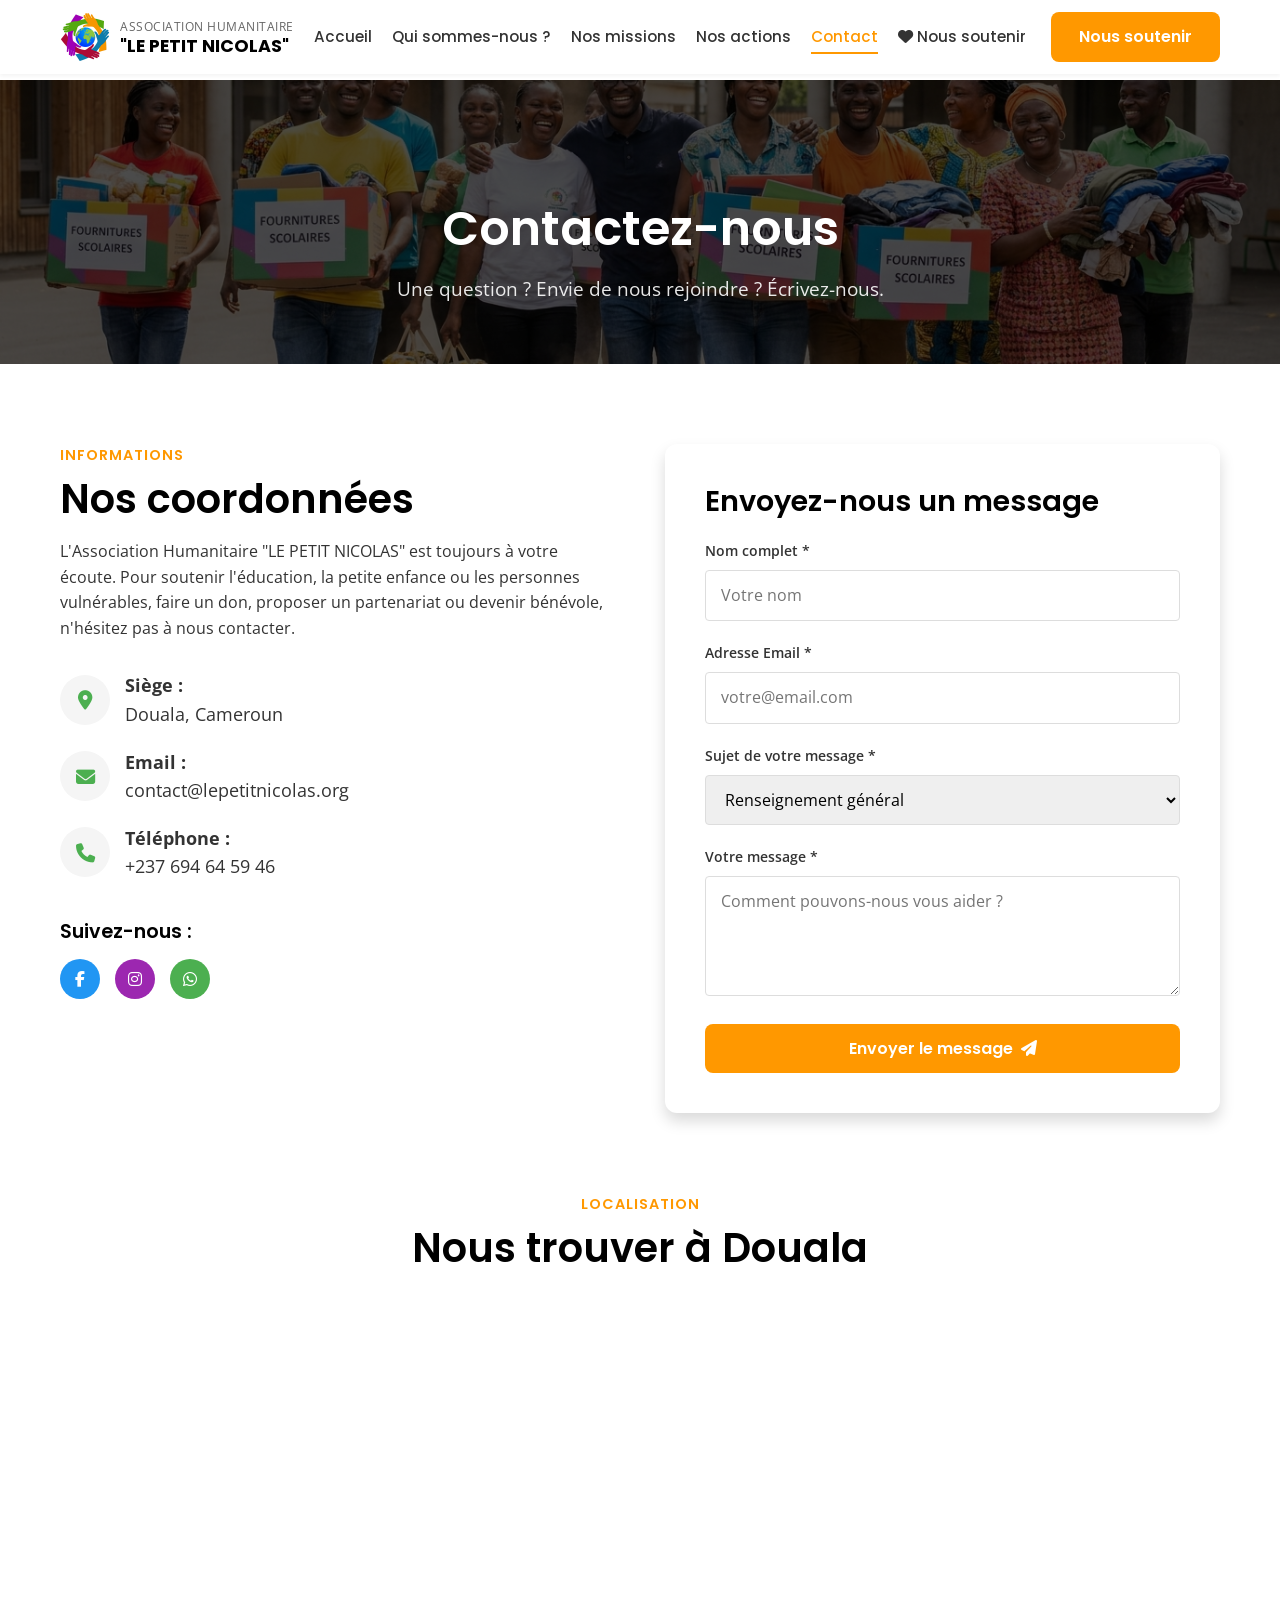
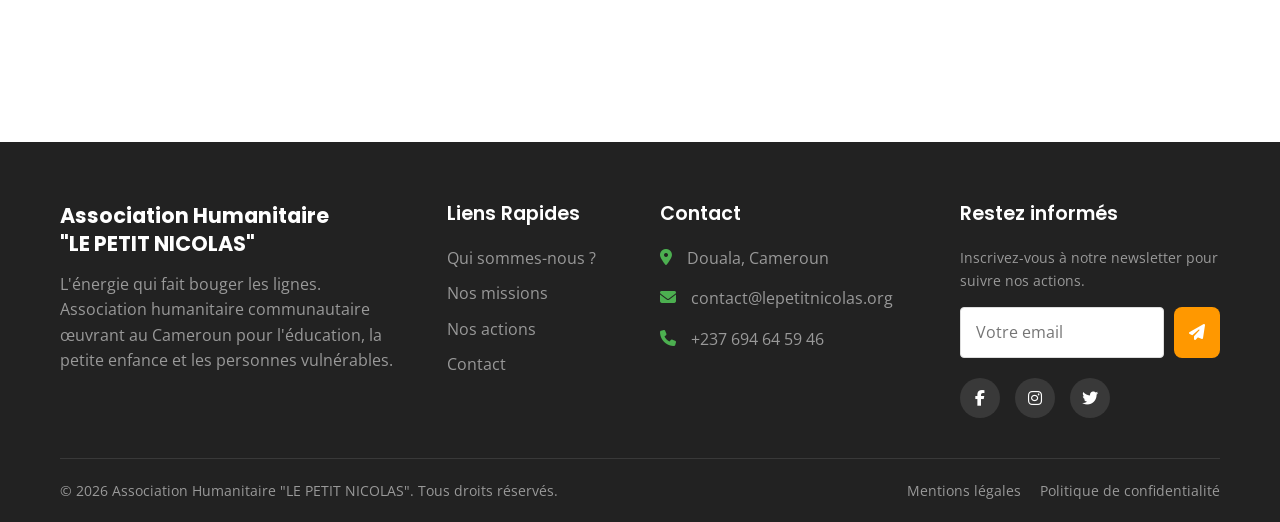
==== commit aa48833b: "feat: reorganize team grid to 3-column 2-row, update all phone numbers to +237 694 64 59 46, fix tea" ====
--- a/contact.html
+++ b/contact.html
@@ -15,7 +15,7 @@
     <link rel="stylesheet" href="https://cdnjs.cloudflare.com/ajax/libs/font-awesome/6.4.0/css/all.min.css">
     
     <!-- CSS unique consolidé -->
-    <link rel="stylesheet" href="assets/css/style.css?v=4.0">
+    <link rel="stylesheet" href="assets/css/style.css?v=4.2">
     </head>
 <body>
 
@@ -125,7 +125,7 @@
                             <div style="width:50px; height:50px; background:var(--color-light-gray); border-radius:50%; display:flex; align-items:center; justify-content:center; color:var(--color-blue); font-size:1.2rem;">
                                 <i class="fa-solid fa-phone"></i>
                             </div>
-                            <span><strong>Téléphone :</strong><br> +237 XXX XX XX XX</span>
+                            <span><strong>Téléphone :</strong><br> +237 694 64 59 46</span>
                         </li>
                     </ul>
 
@@ -222,7 +222,7 @@
                     <ul class="footer-contact">
                         <li><i class="fa-solid fa-location-dot"></i> <span>Douala, Cameroun</span></li>
                         <li><i class="fa-solid fa-envelope"></i> <span>contact@lepetitnicolas.org</span></li>
-                        <li><i class="fa-solid fa-phone"></i> <span>+237 XXX XX XX XX</span></li>
+                        <li><i class="fa-solid fa-phone"></i> <span>+237 694 64 59 46</span></li>
                     </ul>
                 </div>
 
--- a/assets/css/style.css
+++ b/assets/css/style.css
@@ -1237,7 +1237,7 @@
 /* ==========================================================================
    SECTION EQUIPE
    ========================================================================== */
-.team-grid { display: -ms-grid; display: grid; grid-template-columns: repeat(4, 1fr); gap: 30px; }
+.team-grid { display: -ms-grid; display: grid; grid-template-columns: repeat(3, 1fr); gap: 30px; }
 @media (max-width: 1100px) { .team-grid { grid-template-columns: repeat(2, 1fr); } }
 @media (max-width: 600px) { .team-grid { grid-template-columns: 1fr; } }
 .team-card { background: #fff; border-radius: 12px; overflow: hidden; -webkit-box-shadow: var(--shadow-md); box-shadow: var(--shadow-md); text-align: center; -webkit-transition: -webkit-transform var(--transition-normal), -webkit-box-shadow var(--transition-normal); transition: transform var(--transition-normal), box-shadow var(--transition-normal); }
